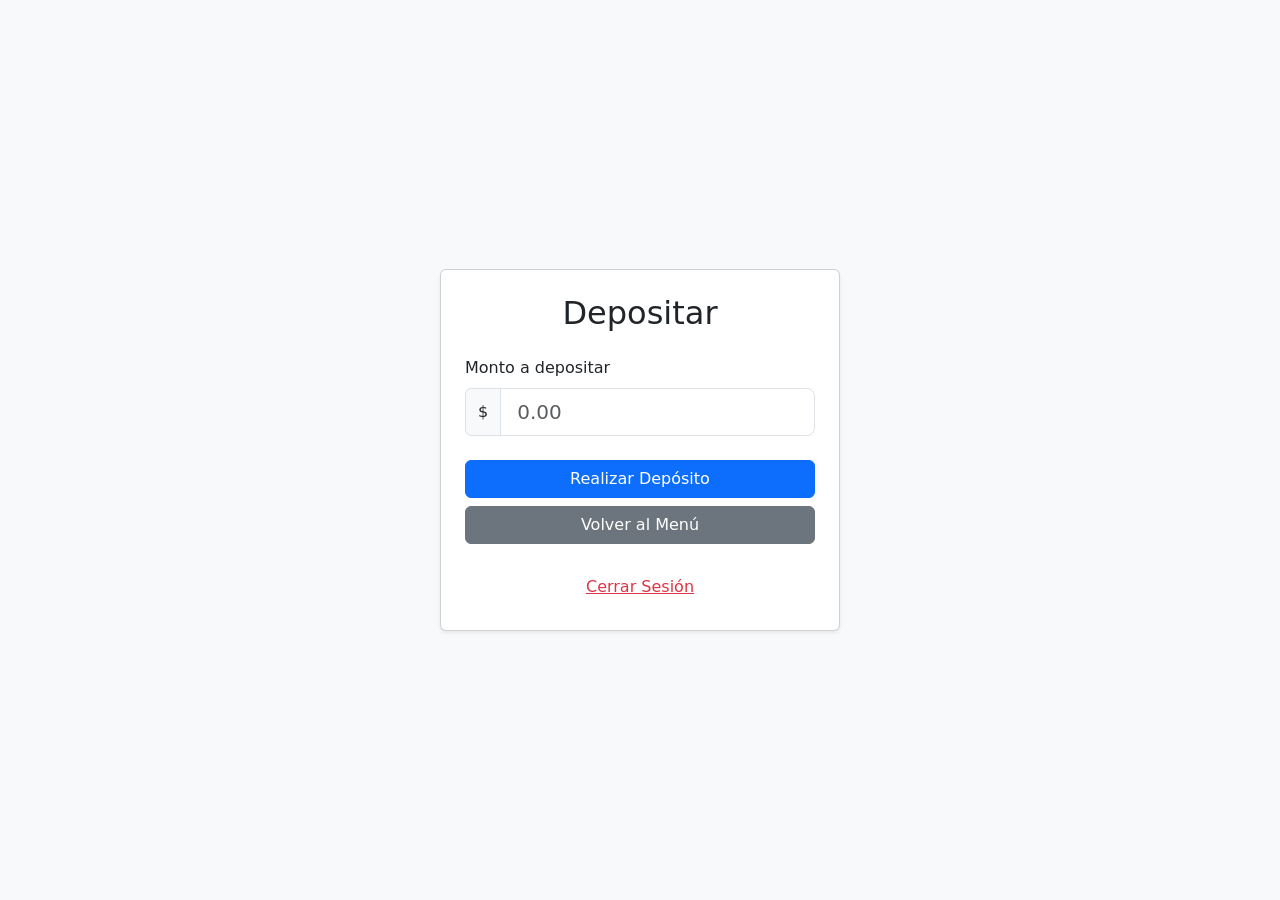
==== alke-wallet/deposit.html @ c54688ea "Agregados los archivos del proyecto principal" ====
<!DOCTYPE html>
<html lang="es">
<head>
  <meta charset="UTF-8">
  <meta name="viewport" content="width=device-width, initial-scale=1.0">
  <title>Billetera - Depositar</title>
  <link href="https://cdn.jsdelivr.net/npm/bootstrap@5.3.8/dist/css/bootstrap.min.css" rel="stylesheet" xintegrity="sha384-sRIl4kxILFvY47J16cr9ZwB07vP4J8+LH7qKQnuqkuIAvNWLzeN8tE5YBujZqJLB" crossorigin="anonymous">
  <link href="https://cdn.jsdelivr.net/npm/bootstrap@5.3.8/dist/css/bootstrap.min.css" rel="stylesheet" xintegrity="sha384-sRIl4kxILFvY47J16cr9ZwB07vP4J8+LH7qKQnuqkuIAvNWLzeN8tE5YBujZqJLB" crossorigin="anonymous">
  <link href="./assets/css/styles.css" rel="stylesheet">
</head>
<body>

  <div class="card shadow-sm p-4 wallet-card">
    <h2 class="text-center mb-4">Depositar</h2>
    <form>
      <!-- Campo Monto -->
      <div class="mb-3">
        <label for="depositAmount" class="form-label">Monto a depositar</label>
        <div class="input-group">
          <span class="input-group-text">$</span>
          <input type="number" class="form-control form-control-lg" id="depositAmount" placeholder="0.00" min="0">
        </div>
      </div>
      
      <!-- Botones de Acción -->
      <div class="d-grid gap-2 mt-4">
        <!-- Este botón simula el depósito y te regresa al menú -->
        <button type="submit" class="btn btn-primary">Realizar Depósito</button>
        <a href="./menu.html" class="btn btn-secondary">Volver al Menú</a>
      </div>
    <!-- Botón de Salir -->
    <div class="d-grid mt-4">
      <a href="./login.html" class="btn btn-link text-danger">Cerrar Sesión</a>
    </div>
    </form>
  </div>

  <script src="https://cdn.jsdelivr.net/npm/bootstrap@5.3.8/dist/js/bootstrap.bundle.min.js" xintegrity="sha384-C6RzsynM9kWDrMNeT87bh95OGNyZPhcTNXj1NW7RuBCsyN/o0jlpcV8Qyq46cDfL" crossorigin="anonymous"></script>
</body>
</html>
---- alke-wallet/assets/css/styles.css ----
.marquesina {
  width: 100%;
  overflow: hidden; /* Oculta el texto que se sale de los bordes */
  white-space: nowrap; /* Evita que el texto se divida en varias líneas */
}

.texto-marquesina {
  display: inline-block; /* Permite aplicar transformaciones */
  padding-left: 100%; /* Inicia la animación desde la derecha */
  animation: marquesina 10s linear infinite; /* Aplica la animación */
}

/* Define la animación */
/*
@keyframes marquesina {
  0% {
    transform: translateX(0);
  }
  100% {
    transform: translateX(-100%); /* Mueve el texto de izquierda a derecha 
  }
}
*/

.texto-centrado {
  width: 100%;
  overflow: hidden;
}

.texto-animado {
  display: inline-block; /* Permite aplicar transformaciones */
  animation: texto-centrado 2s forwards ease-out; /* Aplica la animación */
}

/* Define la animación */
@keyframes texto-centrado {
    0% {
        /* Comienza completamente fuera de la vista a la izquierda */
        transform: translateX(100vw); 
        opacity: 0;
    }
    100% {
        /* Termina en su posición final centrada y visible */
        transform: translateX(0);
        opacity: 1;
    }
}

body, html {
    height: 100%;
}
body {
    display: flex;
    align-items: center;
    justify-content: center;
    background-color: #f8f9fa;
}
.wallet-card {
    width: 100%;
    max-width: 400px;
    margin: 0 auto; /* Centrado */
}
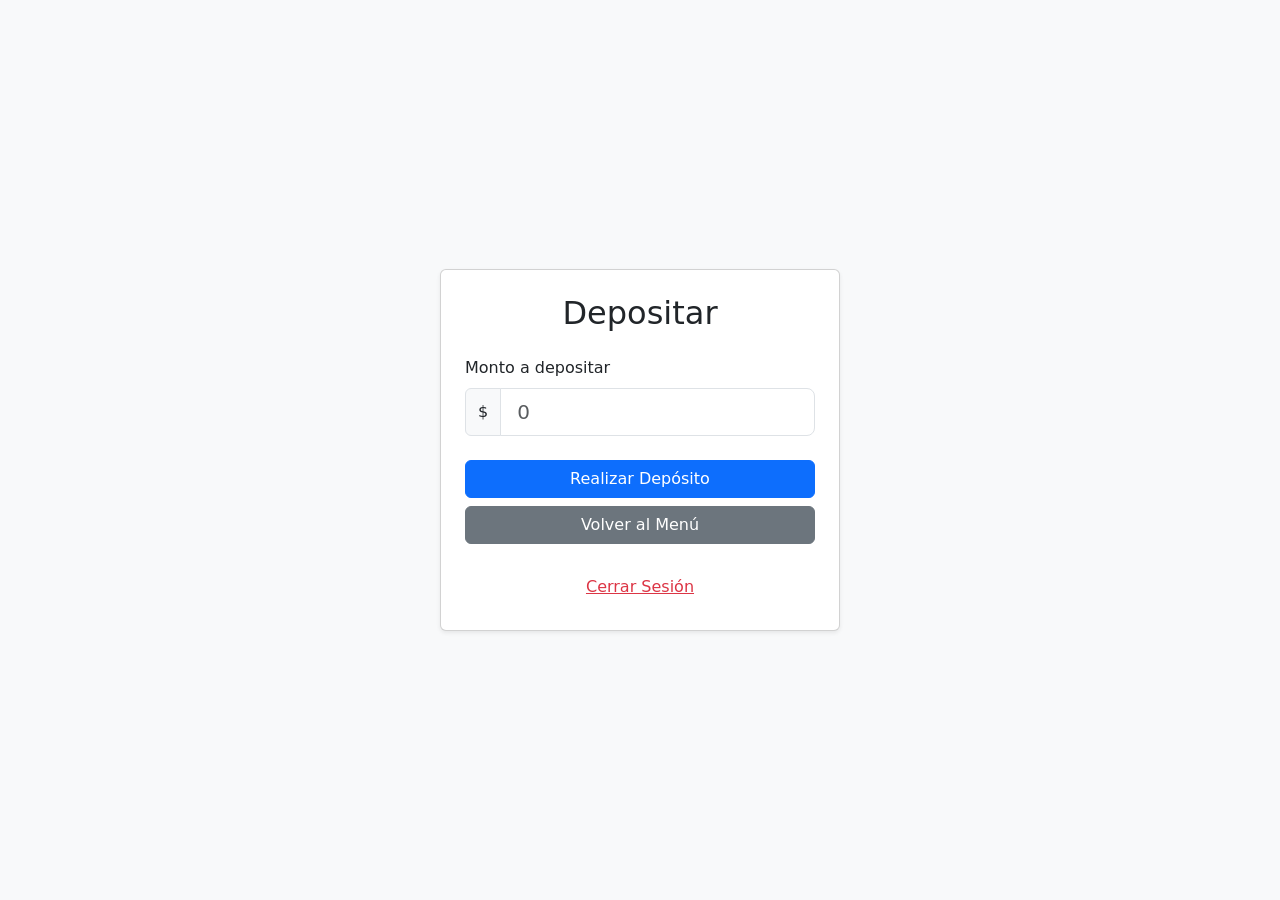
==== commit 01ca3db0: "Cambios realizados en Proyecto agregando JAVASCRIP y CSS" ====
--- a/alke-wallet/deposit.html
+++ b/alke-wallet/deposit.html
@@ -12,29 +12,32 @@
 
   <div class="card shadow-sm p-4 wallet-card">
     <h2 class="text-center mb-4">Depositar</h2>
+    <!-- Alerta -->
+    <div id="alert-placeholder"></div>
     <form>
       <!-- Campo Monto -->
       <div class="mb-3">
         <label for="depositAmount" class="form-label">Monto a depositar</label>
         <div class="input-group">
           <span class="input-group-text">$</span>
-          <input type="number" class="form-control form-control-lg" id="depositAmount" placeholder="0.00" min="0">
+          <input type="number" class="form-control form-control-lg" id="montoDeposito" placeholder="0" min="0">
         </div>
       </div>
       
       <!-- Botones de Acción -->
       <div class="d-grid gap-2 mt-4">
         <!-- Este botón simula el depósito y te regresa al menú -->
-        <button type="submit" class="btn btn-primary">Realizar Depósito</button>
-        <a href="./menu.html" class="btn btn-secondary">Volver al Menú</a>
+        <button type="submit" id="btn-realizar-deposito" class="btn btn-primary">Realizar Depósito</button>
+        <a href="" id="btn-menu" class="btn btn-secondary">Volver al Menú</a>
       </div>
-    <!-- Botón de Salir -->
-    <div class="d-grid mt-4">
-      <a href="./login.html" class="btn btn-link text-danger">Cerrar Sesión</a>
-    </div>
+      <!-- Botón de Cerrar Sesión -->
+      <div class="d-grid mt-4">
+        <a href="" id="btn-logout" class="btn btn-link text-danger">Cerrar Sesión</a>
+      </div>
     </form>
   </div>
 
   <script src="https://cdn.jsdelivr.net/npm/bootstrap@5.3.8/dist/js/bootstrap.bundle.min.js" xintegrity="sha384-C6RzsynM9kWDrMNeT87bh95OGNyZPhcTNXj1NW7RuBCsyN/o0jlpcV8Qyq46cDfL" crossorigin="anonymous"></script>
+  <script src="./assets/js/script.js"></script>
 </body>
 </html>
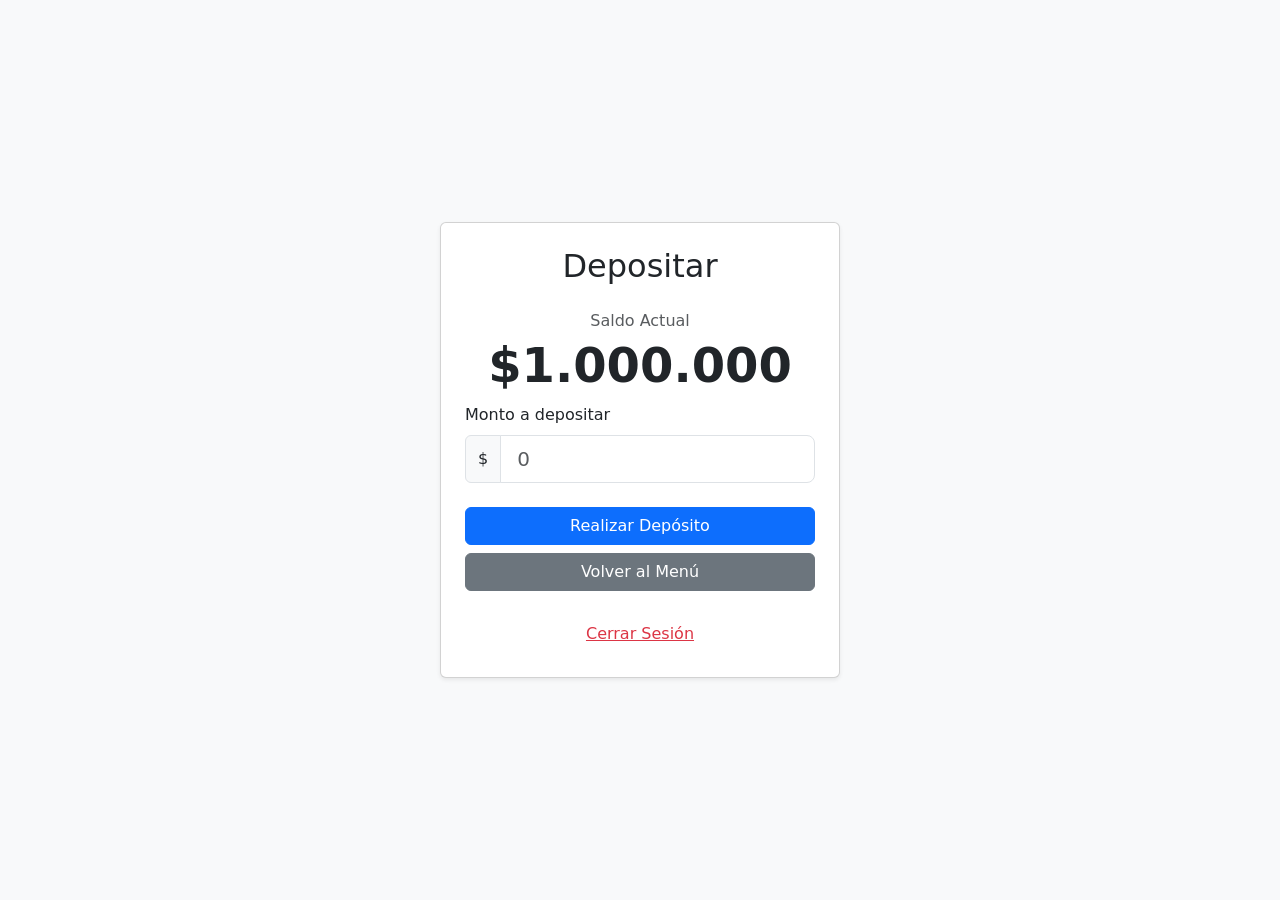
==== commit b814bd55: "Actualizacion dev parte 3" ====
--- a/alke-wallet/deposit.html
+++ b/alke-wallet/deposit.html
@@ -4,7 +4,9 @@
   <meta charset="UTF-8">
   <meta name="viewport" content="width=device-width, initial-scale=1.0">
   <title>Billetera - Depositar</title>
-  <link href="https://cdn.jsdelivr.net/npm/bootstrap@5.3.8/dist/css/bootstrap.min.css" rel="stylesheet" xintegrity="sha384-sRIl4kxILFvY47J16cr9ZwB07vP4J8+LH7qKQnuqkuIAvNWLzeN8tE5YBujZqJLB" crossorigin="anonymous">
+  <!-- Link a JQuery 3.x -->
+  <script src="https://code.jquery.com/jquery-3.7.1.min.js" integrity="sha256-/JqT3SQfawRcv/BIHPThkBvs0OEvtFFmqPF/lYI/Cxo=" crossorigin="anonymous"></script>
+  <!-- Link a Bootstrap 5.3.8 CSS -->
   <link href="https://cdn.jsdelivr.net/npm/bootstrap@5.3.8/dist/css/bootstrap.min.css" rel="stylesheet" xintegrity="sha384-sRIl4kxILFvY47J16cr9ZwB07vP4J8+LH7qKQnuqkuIAvNWLzeN8tE5YBujZqJLB" crossorigin="anonymous">
   <link href="./assets/css/styles.css" rel="stylesheet">
 </head>
@@ -13,31 +15,46 @@
   <div class="card shadow-sm p-4 wallet-card">
     <h2 class="text-center mb-4">Depositar</h2>
     <!-- Alerta -->
-    <div id="alert-placeholder"></div>
-    <form>
+    <div id="alert_placeholder"></div>
+
+    <!-- Saldo Actual -->
+    <div class="text-center mb-0 texto-centrado">
+      <p class="text-muted mb-1">Saldo Actual</p>
+      <h1 id="saldo_actual" class="display-5 fw-bold texto-animado">$0</h1>
+    </div>
+
+    <!-- NUEVO: Leyenda del monto depositado (aparece después de depositar) -->
+    <div id="leyenda_deposito" class="text-center text-success fw-bold mt-0" style="display: none;"></div>
+
+    <form id="form_deposito">
       <!-- Campo Monto -->
       <div class="mb-3">
-        <label for="depositAmount" class="form-label">Monto a depositar</label>
+        <label for="monto_deposito" class="form-label">Monto a depositar</label>
         <div class="input-group">
           <span class="input-group-text">$</span>
-          <input type="number" class="form-control form-control-lg" id="montoDeposito" placeholder="0" min="0">
+          <input type="number" class="form-control form-control-lg" id="monto_deposito" placeholder="0" min="0">
         </div>
       </div>
       
       <!-- Botones de Acción -->
       <div class="d-grid gap-2 mt-4">
-        <!-- Este botón simula el depósito y te regresa al menú -->
-        <button type="submit" id="btn-realizar-deposito" class="btn btn-primary">Realizar Depósito</button>
-        <a href="" id="btn-menu" class="btn btn-secondary">Volver al Menú</a>
-      </div>
+        <!-- botón depósito y te regresa al menú -->
+        <button type="submit" id="btn_realizar_deposito" class="btn btn-primary">Realizar Depósito</button>
+        <a href="" id="btn_menu" class="btn btn-secondary">Volver al Menú</a>
+      </div>      
+
       <!-- Botón de Cerrar Sesión -->
       <div class="d-grid mt-4">
-        <a href="" id="btn-logout" class="btn btn-link text-danger">Cerrar Sesión</a>
+        <a href="" id="btn_logout" class="btn btn-link text-danger">Cerrar Sesión</a>
       </div>
     </form>
   </div>
 
+  <!-- Link a Bootstrap 5.3.8 JS Bundle -->
   <script src="https://cdn.jsdelivr.net/npm/bootstrap@5.3.8/dist/js/bootstrap.bundle.min.js" xintegrity="sha384-C6RzsynM9kWDrMNeT87bh95OGNyZPhcTNXj1NW7RuBCsyN/o0jlpcV8Qyq46cDfL" crossorigin="anonymous"></script>
+  <!-- Link a JQuery 3.x -->
+  <script src="https://code.jquery.com/jquery-3.7.1.min.js" integrity="sha256-/JqT3SQfawRcv/BIHPThkBvs0OEvtFFmqPF/lYI/Cxo=" crossorigin="anonymous"></script>
+  <!-- Link a JQuery propios -->
   <script src="./assets/js/script.js"></script>
 </body>
 </html>
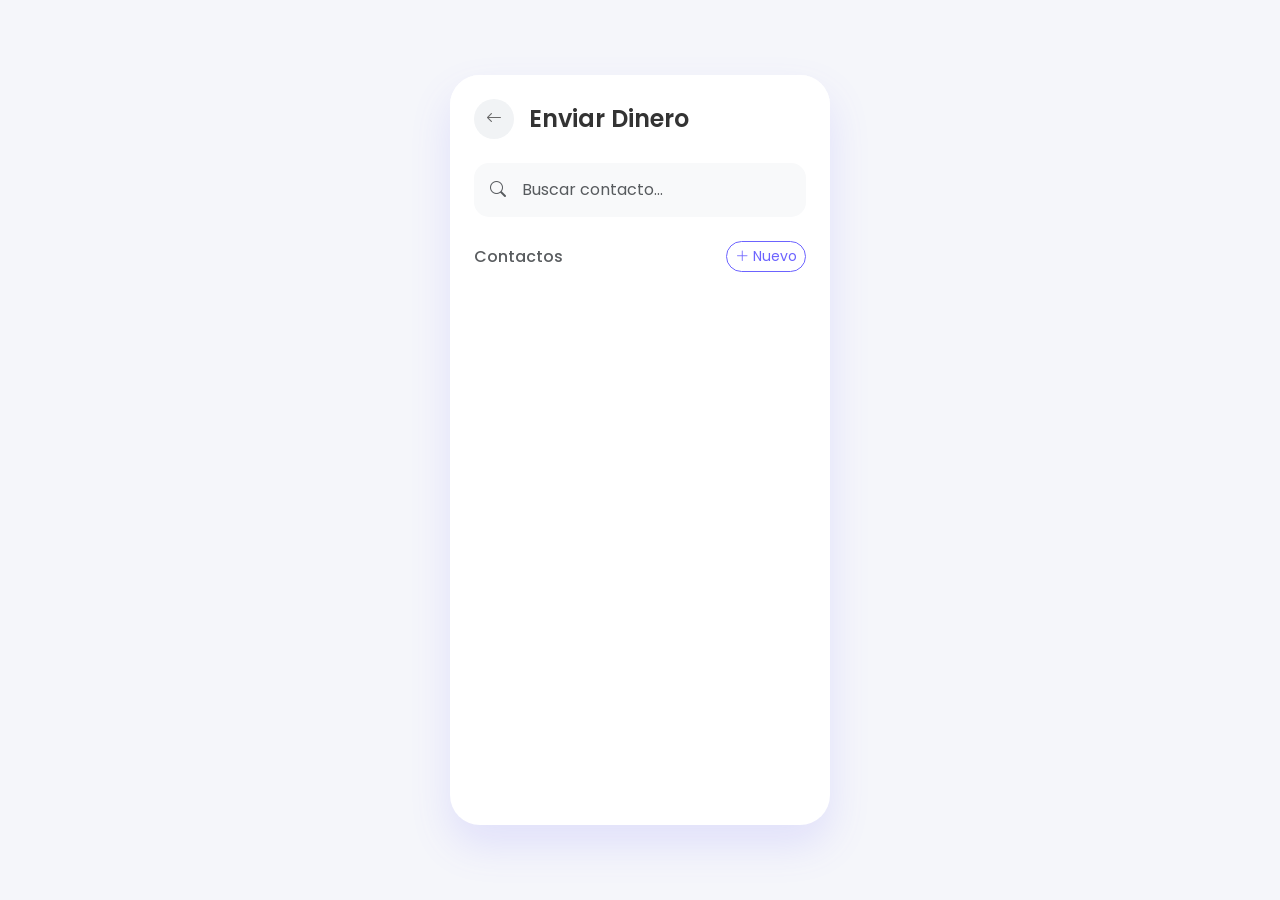
==== commit ab9d624a: "preyecto final version 1" ====
--- a/alke-wallet/deposit.html
+++ b/alke-wallet/deposit.html
@@ -3,58 +3,73 @@
 <head>
   <meta charset="UTF-8">
   <meta name="viewport" content="width=device-width, initial-scale=1.0">
-  <title>Billetera - Depositar</title>
-  <!-- Link a JQuery 3.x -->
-  <script src="https://code.jquery.com/jquery-3.7.1.min.js" integrity="sha256-/JqT3SQfawRcv/BIHPThkBvs0OEvtFFmqPF/lYI/Cxo=" crossorigin="anonymous"></script>
-  <!-- Link a Bootstrap 5.3.8 CSS -->
-  <link href="https://cdn.jsdelivr.net/npm/bootstrap@5.3.8/dist/css/bootstrap.min.css" rel="stylesheet" xintegrity="sha384-sRIl4kxILFvY47J16cr9ZwB07vP4J8+LH7qKQnuqkuIAvNWLzeN8tE5YBujZqJLB" crossorigin="anonymous">
+  <title>Enviar Dinero</title>
+  <link href="https://cdn.jsdelivr.net/npm/bootstrap@5.3.2/dist/css/bootstrap.min.css" rel="stylesheet">
+  <link rel="stylesheet" href="https://cdn.jsdelivr.net/npm/bootstrap-icons@1.11.1/font/bootstrap-icons.css">
   <link href="./assets/css/styles.css" rel="stylesheet">
 </head>
 <body>
 
-  <div class="card shadow-sm p-4 wallet-card">
-    <h2 class="text-center mb-4">Depositar</h2>
-    <!-- Alerta -->
-    <div id="alert_placeholder"></div>
-
-    <!-- Saldo Actual -->
-    <div class="text-center mb-0 texto-centrado">
-      <p class="text-muted mb-1">Saldo Actual</p>
-      <h1 id="saldo_actual" class="display-5 fw-bold texto-animado">$0</h1>
+  <div class="wallet-card fade-in">
+    <div class="header-simple">
+        <a href="#" id="btn_menu" class="btn-volver"><i class="bi bi-arrow-left"></i></a>
+        <h2>Enviar Dinero</h2>
     </div>
 
-    <!-- NUEVO: Leyenda del monto depositado (aparece después de depositar) -->
-    <div id="leyenda_deposito" class="text-center text-success fw-bold mt-0" style="display: none;"></div>
+    <div class="contenido-app">
+        <div id="alert_placeholder"></div>
 
-    <form id="form_deposito">
-      <!-- Campo Monto -->
-      <div class="mb-3">
-        <label for="monto_deposito" class="form-label">Monto a depositar</label>
-        <div class="input-group">
-          <span class="input-group-text">$</span>
-          <input type="number" class="form-control form-control-lg" id="monto_deposito" placeholder="0" min="0">
+        <div class="position-relative mb-4">
+            <input type="text" id="buscar_contacto" class="form-control ps-5" placeholder="Buscar contacto...">
+            <i class="bi bi-search position-absolute top-50 start-0 translate-middle-y ms-3 text-muted"></i>
         </div>
-      </div>
-      
-      <!-- Botones de Acción -->
-      <div class="d-grid gap-2 mt-4">
-        <!-- botón depósito y te regresa al menú -->
-        <button type="submit" id="btn_realizar_deposito" class="btn btn-primary">Realizar Depósito</button>
-        <a href="" id="btn_menu" class="btn btn-secondary">Volver al Menú</a>
-      </div>      
 
-      <!-- Botón de Cerrar Sesión -->
-      <div class="d-grid mt-4">
-        <a href="" id="btn_logout" class="btn btn-link text-danger">Cerrar Sesión</a>
-      </div>
-    </form>
+        <div class="d-flex justify-content-between align-items-center mb-3">
+            <h6 class="text-muted m-0">Contactos</h6>
+            <button id="btn_mostrar_form_contacto" class="btn btn-sm btn-outline-primary rounded-pill">
+                <i class="bi bi-plus-lg"></i> Nuevo
+            </button>
+        </div>
+
+        <div id="form_nuevo_contacto" class="card border-0 shadow-sm p-3 mb-3 bg-white rounded-4" style="display: none;">
+            <form id="form_agregar_contacto">
+                <input type="text" class="form-control form-control-sm mb-2" id="info_nombre" placeholder="Nombre">
+                <input type="text" class="form-control form-control-sm mb-2" id="info_apellido" placeholder="Apellido">
+                <input type="number" class="form-control form-control-sm mb-2" id="info_cbu" placeholder="CBU">
+                <input type="text" class="form-control form-control-sm mb-2" id="info_alias" placeholder="Alias">
+                <input type="text" class="form-control form-control-sm mb-2" id="info_banco" placeholder="Banco">
+                <div class="text-end">
+                    <button type="button" id="btn_cancelar_contacto" class="btn btn-sm btn-light rounded-pill">Cancelar</button>
+                    <button type="submit" class="btn btn-sm btn-primary rounded-pill">Guardar</button>
+                </div>
+            </form>
+        </div>
+
+        <div id="lista_contactos" class="list-group list-group-flush mb-4">
+            </div>
+
+        <div id="seccion_envio" class="text-center mt-auto" style="display: none;">
+            <hr>
+            <p class="text-muted mb-1">Enviando a <strong id="nombre_contacto_seleccionado" class="text-primary"></strong></p>
+            <div class="input-group justify-content-center mb-3">
+                <span class="input-group-text bg-transparent border-0 fs-1 fw-bold">$</span>
+                <input type="number" id="monto_envio" class="form-control bg-transparent border-0 fs-1 fw-bold text-center p-0" placeholder="0" style="max-width: 150px;">
+            </div>
+            <button type="button" id="btn_realizar_envio" class="btn btn-primary w-100 py-3 rounded-pill">
+                Confirmar Transferencia
+            </button>
+        </div>
+        
+        <div id="mensaje_confirmacion" class="text-center mt-5" style="display: none;">
+            <div class="bg-success text-white rounded-circle d-inline-flex align-items-center justify-content-center mb-3" style="width: 60px; height: 60px;">
+                <i class="bi bi-check-lg fs-2"></i>
+            </div>
+            <h4>¡Enviado!</h4>
+        </div>
+    </div>
   </div>
 
-  <!-- Link a Bootstrap 5.3.8 JS Bundle -->
-  <script src="https://cdn.jsdelivr.net/npm/bootstrap@5.3.8/dist/js/bootstrap.bundle.min.js" xintegrity="sha384-C6RzsynM9kWDrMNeT87bh95OGNyZPhcTNXj1NW7RuBCsyN/o0jlpcV8Qyq46cDfL" crossorigin="anonymous"></script>
-  <!-- Link a JQuery 3.x -->
-  <script src="https://code.jquery.com/jquery-3.7.1.min.js" integrity="sha256-/JqT3SQfawRcv/BIHPThkBvs0OEvtFFmqPF/lYI/Cxo=" crossorigin="anonymous"></script>
-  <!-- Link a JQuery propios -->
+  <script src="https://code.jquery.com/jquery-3.7.1.min.js"></script>
   <script src="./assets/js/script.js"></script>
 </body>
 </html>
--- a/alke-wallet/assets/css/styles.css
+++ b/alke-wallet/assets/css/styles.css
@@ -1,62 +1,191 @@
-.marquesina {
-  width: 100%;
-  overflow: hidden; /* Oculta el texto que se sale de los bordes */
-  white-space: nowrap; /* Evita que el texto se divida en varias líneas */
+/* Importamos la fuente 'Poppins' para darle el toque moderno */
+@import url('https://fonts.googleapis.com/css2?family=Poppins:wght@300;400;600&display=swap');
+
+:root {
+    /* Variables de color basadas en tu referencia */
+    --color-principal: #6C63FF; /* Morado vibrante */
+    --color-principal-oscuro: #5a52d5;
+    --color-fondo: #F5F6FA; /* Gris muy claro para el fondo */
+    --color-blanco: #ffffff;
+    --color-texto: #333333;
+    --color-gris-claro: #E0E0E0;
+    --radio-borde: 30px; /* Bordes muy redondeados estilo móvil */
 }
 
-.texto-marquesina {
-  display: inline-block; /* Permite aplicar transformaciones */
-  padding-left: 100%; /* Inicia la animación desde la derecha */
-  animation: marquesina 10s linear infinite; /* Aplica la animación */
+body {
+    background-color: var(--color-fondo);
+    font-family: 'Poppins', sans-serif;
+    color: var(--color-texto);
+    display: flex;
+    justify-content: center;
+    align-items: center;
+    min-height: 100vh;
+    margin: 0;
 }
 
-/* Define la animación */
-/*
-@keyframes marquesina {
-  0% {
-    transform: translateX(0);
-  }
-  100% {
-    transform: translateX(-100%); /* Mueve el texto de izquierda a derecha 
-  }
-}
-*/
-
-.texto-centrado {
-  width: 100%;
-  overflow: hidden;
+/* Simulación del "Cuerpo del Celular" */
+.wallet-card {
+    background-color: var(--color-blanco);
+    border-radius: var(--radio-borde);
+    border: none;
+    box-shadow: 0 20px 40px rgba(108, 99, 255, 0.15); /* Sombra suave morada */
+    width: 100%;
+    max-width: 380px; /* Ancho típico de un celular */
+    min-height: 750px; /* Altura típica */
+    position: relative;
+    padding: 0 !important; /* Quitamos padding por defecto */
+    overflow: hidden;
+    display: flex;
+    flex-direction: column;
 }
 
-.texto-animado {
-  display: inline-block; /* Permite aplicar transformaciones */
-  animation: texto-centrado 2s forwards ease-out; /* Aplica la animación */
+/* HEADER MORADO (Parte superior con saldo) */
+.header-app {
+    background-color: var(--color-principal);
+    color: var(--color-blanco);
+    padding: 3rem 1.5rem 2rem 1.5rem;
+    border-bottom-left-radius: var(--radio-borde);
+    border-bottom-right-radius: var(--radio-borde);
+    text-align: center;
+    box-shadow: 0 4px 15px rgba(0,0,0,0.1);
+    margin-bottom: 1.5rem;
 }
 
-/* Define la animación */
-@keyframes texto-centrado {
-    0% {
-        /* Comienza completamente fuera de la vista a la izquierda */
-        transform: translateX(100vw); 
-        opacity: 0;
-    }
-    100% {
-        /* Termina en su posición final centrada y visible */
-        transform: translateX(0);
-        opacity: 1;
-    }
+.header-app h1 {
+    font-weight: 600;
+    margin: 0;
+    font-size: 2.5rem;
 }
 
-body, html {
-    height: 100%;
+.header-app p {
+    font-size: 0.9rem;
+    opacity: 0.9;
+    margin-bottom: 5px;
 }
-body {
+
+/* HEADER SIMPLE (Para páginas internas como Enviar/Depositar) */
+.header-simple {
+    background-color: var(--color-blanco);
+    padding: 1.5rem;
+    display: flex;
+    align-items: center;
+    gap: 15px;
+}
+.header-simple h2 {
+    font-size: 1.5rem;
+    font-weight: 600;
+    margin: 0;
+    color: var(--color-texto);
+}
+
+/* CONTENEDOR INTERNO */
+.contenido-app {
+    padding: 0 1.5rem 1.5rem 1.5rem;
+    flex-grow: 1; /* Ocupa el espacio restante */
+}
+
+/* BOTONES PERSONALIZADOS */
+.btn-primary {
+    background-color: var(--color-principal);
+    border: none;
+    border-radius: 50px; /* Estilo "Pill" (Pastilla) */
+    padding: 12px 20px;
+    font-weight: 600;
+    box-shadow: 0 4px 10px rgba(108, 99, 255, 0.3);
+    transition: transform 0.2s;
+}
+
+.btn-primary:hover {
+    background-color: var(--color-principal-oscuro);
+    transform: translateY(-2px);
+}
+
+.btn-outline-primary {
+    color: var(--color-principal);
+    border-color: var(--color-principal);
+    border-radius: 50px;
+}
+
+.btn-volver {
+    background-color: #f1f3f5;
+    color: #666;
+    border-radius: 50%;
+    width: 40px;
+    height: 40px;
     display: flex;
     align-items: center;
     justify-content: center;
-    background-color: #f8f9fa;
+    text-decoration: none;
+    transition: background-color 0.2s;
 }
-.wallet-card {
-    width: 100%;
-    max-width: 400px;
-    margin: 0 auto; /* Centrado */
+.btn-volver:hover {
+    background-color: #e9ecef;
+    color: #333;
+}
+
+/* GRID DE ACCIONES (Botones del menú) */
+.grid-acciones {
+    display: grid;
+    grid-template-columns: repeat(3, 1fr); /* 3 columnas */
+    gap: 15px;
+    margin-bottom: 2rem;
+}
+
+.accion-item {
+    background-color: var(--color-blanco);
+    border: 1px solid #f0f0f0;
+    border-radius: 20px;
+    padding: 15px 10px;
+    text-align: center;
+    text-decoration: none;
+    color: var(--color-texto);
+    transition: all 0.2s;
+    box-shadow: 0 4px 6px rgba(0,0,0,0.02);
+}
+
+.accion-item:hover {
+    transform: translateY(-5px);
+    border-color: var(--color-principal);
+    color: var(--color-principal);
+    box-shadow: 0 10px 20px rgba(108, 99, 255, 0.15);
+}
+
+.icono-grande {
+    font-size: 1.8rem;
+    margin-bottom: 5px;
+    color: var(--color-principal);
+    display: block;
+}
+
+/* INPUTS ESTILIZADOS */
+.form-control, .form-select {
+    background-color: #F8F9FA;
+    border: none;
+    border-radius: 15px;
+    padding: 15px;
+    margin-bottom: 15px;
+}
+.form-control:focus {
+    background-color: #fff;
+    box-shadow: 0 0 0 2px var(--color-principal);
+}
+
+/* LISTAS LIMPIAS */
+.list-group-item {
+    border: none;
+    padding: 15px 0;
+    border-bottom: 1px solid #f0f0f0;
+}
+.list-group-item:last-child {
+    border-bottom: none;
+}
+
+/* ANIMACIONES */
+.fade-in {
+    animation: fadeIn 0.5s ease-in;
+}
+
+@keyframes fadeIn {
+    from { opacity: 0; transform: translateY(10px); }
+    to { opacity: 1; transform: translateY(0); }
 }
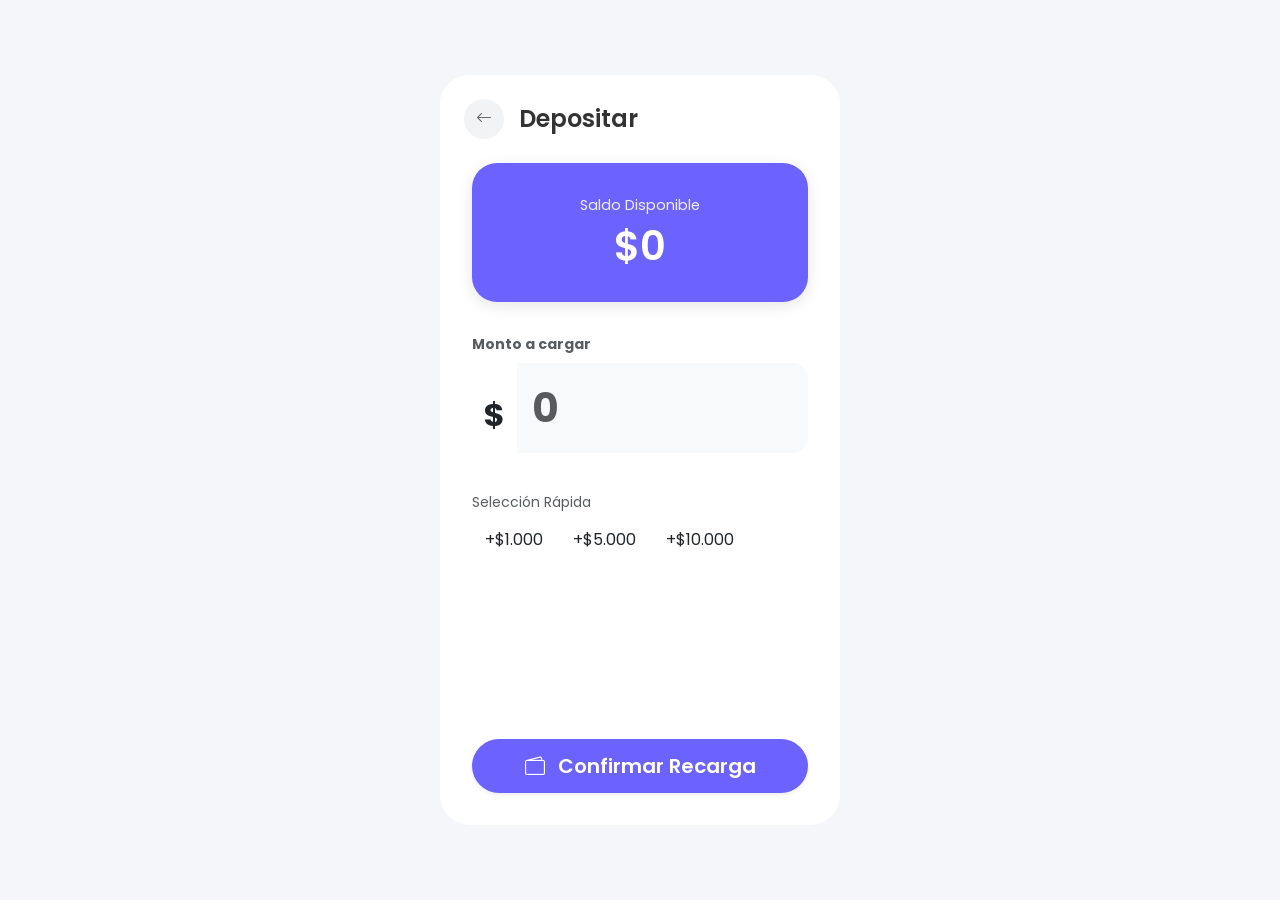
==== commit c0d16ea7: "proyecto final version 2" ====
--- a/alke-wallet/deposit.html
+++ b/alke-wallet/deposit.html
@@ -3,73 +3,55 @@
 <head>
   <meta charset="UTF-8">
   <meta name="viewport" content="width=device-width, initial-scale=1.0">
-  <title>Enviar Dinero</title>
-  <link href="https://cdn.jsdelivr.net/npm/bootstrap@5.3.2/dist/css/bootstrap.min.css" rel="stylesheet">
-  <link rel="stylesheet" href="https://cdn.jsdelivr.net/npm/bootstrap-icons@1.11.1/font/bootstrap-icons.css">
+  <title>Alke Wallet - Enviar Dinero</title>
+  <!-- Link a JQuery 3.x -->
+  <script src="https://code.jquery.com/jquery-3.7.1.min.js" integrity="sha256-/JqT3SQfawRcv/BIHPThkBvs0OEvtFFmqPF/lYI/Cxo=" crossorigin="anonymous"></script>
+  <!-- Link a Bootstrap 5.3.8 CSS -->
+  <link href="https://cdn.jsdelivr.net/npm/bootstrap@5.3.8/dist/css/bootstrap.min.css" rel="stylesheet" xintegrity="sha384-sRIl4kxILFvY47J16cr9ZwB07vP4J8+LH7qKQnuqkuIAvNWLzeN8tE5YBujZqJLB" crossorigin="anonymous">
+  <!-- Link a Bootstrap ICONS 1.13.1 -->
+  <link rel="stylesheet" href="https://cdn.jsdelivr.net/npm/bootstrap-icons@1.13.1/font/bootstrap-icons.min.css">
   <link href="./assets/css/styles.css" rel="stylesheet">
 </head>
 <body>
-
   <div class="wallet-card fade-in">
     <div class="header-simple">
-        <a href="#" id="btn_menu" class="btn-volver"><i class="bi bi-arrow-left"></i></a>
-        <h2>Enviar Dinero</h2>
+      <a href="#" id="btn_menu" class="btn-volver"><i class="bi bi-arrow-left"></i></a>
+      <h2>Depositar</h2>
     </div>
-
-    <div class="contenido-app">
-        <div id="alert_placeholder"></div>
-
-        <div class="position-relative mb-4">
-            <input type="text" id="buscar_contacto" class="form-control ps-5" placeholder="Buscar contacto...">
-            <i class="bi bi-search position-absolute top-50 start-0 translate-middle-y ms-3 text-muted"></i>
-        </div>
-
-        <div class="d-flex justify-content-between align-items-center mb-3">
-            <h6 class="text-muted m-0">Contactos</h6>
-            <button id="btn_mostrar_form_contacto" class="btn btn-sm btn-outline-primary rounded-pill">
-                <i class="bi bi-plus-lg"></i> Nuevo
+    <div class="contenido-app d-flex flex-column">
+      <div id="alert_placeholder"></div>
+      <div id="leyenda_deposito" class="alert alert-success border-0 rounded-4 text-center mt-2 py-2" style="display: none; font-size: 0.9rem;"></div>
+      <div class="header-app">
+        <p>Saldo Disponible</p>
+        <h1 id="saldo_actual">$0</h1>
+      </div>
+      <form id="form_deposito" class="flex-grow-1 d-flex flex-column">
+        <label class="form-label fw-bold text-muted small">Monto a cargar</label>
+          <div class="input-group mb-4">
+            <span class="input-group-text bg-transparent border-0 fs-2 fw-bold">$</span>            
+            <input type="number" class="form-control border-0 fs-1 fw-bold mx-auto" id="monto_deposito" 
+            placeholder="0">
+          </div>
+          <label class="form-label text-muted small mb-2">Selección Rápida</label>
+          <div class="grid-montos">
+            <button type="button" class="btn btn-monto" onclick="sumarMonto(1000)">+$1.000</button>
+            <button type="button" class="btn btn-monto" onclick="sumarMonto(5000)">+$5.000</button>
+            <button type="button" class="btn btn-monto" onclick="sumarMonto(10000)">+$10.000</button>
+          </div>
+          <div class="mt-auto pt-3">
+            <button type="submit" id="btn_realizar_deposito" class="btn btn-primary w-100 btn-lg shadow-sm">
+              <i class="bi bi-wallet2 me-2"></i> Confirmar Recarga
             </button>
-        </div>
-
-        <div id="form_nuevo_contacto" class="card border-0 shadow-sm p-3 mb-3 bg-white rounded-4" style="display: none;">
-            <form id="form_agregar_contacto">
-                <input type="text" class="form-control form-control-sm mb-2" id="info_nombre" placeholder="Nombre">
-                <input type="text" class="form-control form-control-sm mb-2" id="info_apellido" placeholder="Apellido">
-                <input type="number" class="form-control form-control-sm mb-2" id="info_cbu" placeholder="CBU">
-                <input type="text" class="form-control form-control-sm mb-2" id="info_alias" placeholder="Alias">
-                <input type="text" class="form-control form-control-sm mb-2" id="info_banco" placeholder="Banco">
-                <div class="text-end">
-                    <button type="button" id="btn_cancelar_contacto" class="btn btn-sm btn-light rounded-pill">Cancelar</button>
-                    <button type="submit" class="btn btn-sm btn-primary rounded-pill">Guardar</button>
-                </div>
-            </form>
-        </div>
-
-        <div id="lista_contactos" class="list-group list-group-flush mb-4">
-            </div>
-
-        <div id="seccion_envio" class="text-center mt-auto" style="display: none;">
-            <hr>
-            <p class="text-muted mb-1">Enviando a <strong id="nombre_contacto_seleccionado" class="text-primary"></strong></p>
-            <div class="input-group justify-content-center mb-3">
-                <span class="input-group-text bg-transparent border-0 fs-1 fw-bold">$</span>
-                <input type="number" id="monto_envio" class="form-control bg-transparent border-0 fs-1 fw-bold text-center p-0" placeholder="0" style="max-width: 150px;">
-            </div>
-            <button type="button" id="btn_realizar_envio" class="btn btn-primary w-100 py-3 rounded-pill">
-                Confirmar Transferencia
-            </button>
-        </div>
-        
-        <div id="mensaje_confirmacion" class="text-center mt-5" style="display: none;">
-            <div class="bg-success text-white rounded-circle d-inline-flex align-items-center justify-content-center mb-3" style="width: 60px; height: 60px;">
-                <i class="bi bi-check-lg fs-2"></i>
-            </div>
-            <h4>¡Enviado!</h4>
-        </div>
+          </div>
+        </form>
     </div>
   </div>
 
-  <script src="https://code.jquery.com/jquery-3.7.1.min.js"></script>
+  <!-- Link a Bootstrap 5.3.8 JS Bundle -->
+  <script src="https://cdn.jsdelivr.net/npm/bootstrap@5.3.8/dist/js/bootstrap.bundle.min.js" xintegrity="sha384-C6RzsynM9kWDrMNeT87bh95OGNyZPhcTNXj1NW7RuBCsyN/o0jlpcV8Qyq46cDfL" crossorigin="anonymous"></script>
+  <!-- Link a JQuery 3.x -->
+  <script src="https://code.jquery.com/jquery-3.7.1.min.js" integrity="sha256-/JqT3SQfawRcv/BIHPThkBvs0OEvtFFmqPF/lYI/Cxo=" crossorigin="anonymous"></script>
+  <!-- Link a JQuery propios -->
   <script src="./assets/js/script.js"></script>
 </body>
 </html>
--- a/alke-wallet/assets/css/styles.css
+++ b/alke-wallet/assets/css/styles.css
@@ -1,15 +1,14 @@
-/* Importamos la fuente 'Poppins' para darle el toque moderno */
+/* Importamos la fuente 'Poppins' */
 @import url('https://fonts.googleapis.com/css2?family=Poppins:wght@300;400;600&display=swap');
 
 :root {
-    /* Variables de color basadas en tu referencia */
     --color-principal: #6C63FF; /* Morado vibrante */
     --color-principal-oscuro: #5a52d5;
     --color-fondo: #F5F6FA; /* Gris muy claro para el fondo */
     --color-blanco: #ffffff;
     --color-texto: #333333;
     --color-gris-claro: #E0E0E0;
-    --radio-borde: 30px; /* Bordes muy redondeados estilo móvil */
+    --radio-borde: 30px; /* Bordes redondeados */
 }
 
 body {
@@ -23,15 +22,13 @@
     margin: 0;
 }
 
-/* Simulación del "Cuerpo del Celular" */
 .wallet-card {
     background-color: var(--color-blanco);
     border-radius: var(--radio-borde);
     border: none;
-    box-shadow: 0 20px 40px rgba(108, 99, 255, 0.15); /* Sombra suave morada */
     width: 100%;
-    max-width: 380px; /* Ancho típico de un celular */
-    min-height: 750px; /* Altura típica */
+    max-width: 400px;
+    min-height: 750px;
     position: relative;
     padding: 0 !important; /* Quitamos padding por defecto */
     overflow: hidden;
@@ -39,16 +36,17 @@
     flex-direction: column;
 }
 
-/* HEADER MORADO (Parte superior con saldo) */
+/* Parte superior saldo) */
 .header-app {
     background-color: var(--color-principal);
     color: var(--color-blanco);
-    padding: 3rem 1.5rem 2rem 1.5rem;
-    border-bottom-left-radius: var(--radio-borde);
-    border-bottom-right-radius: var(--radio-borde);
+    padding: 2rem 1.5rem;
+    border-radius: 25px;
+    /*border-bottom-left-radius: var(--radio-borde);
+    /*border-bottom-right-radius: var(--radio-borde);*/
     text-align: center;
     box-shadow: 0 4px 15px rgba(0,0,0,0.1);
-    margin-bottom: 1.5rem;
+    margin-bottom: 2rem;
 }
 
 .header-app h1 {
@@ -63,7 +61,6 @@
     margin-bottom: 5px;
 }
 
-/* HEADER SIMPLE (Para páginas internas como Enviar/Depositar) */
 .header-simple {
     background-color: var(--color-blanco);
     padding: 1.5rem;
@@ -78,17 +75,16 @@
     color: var(--color-texto);
 }
 
-/* CONTENEDOR INTERNO */
 .contenido-app {
-    padding: 0 1.5rem 1.5rem 1.5rem;
-    flex-grow: 1; /* Ocupa el espacio restante */
+    padding: 0 2rem 2rem 2rem;
+    flex-grow: 1;
 }
 
 /* BOTONES PERSONALIZADOS */
 .btn-primary {
     background-color: var(--color-principal);
     border: none;
-    border-radius: 50px; /* Estilo "Pill" (Pastilla) */
+    border-radius: 50px;
     padding: 12px 20px;
     font-weight: 600;
     box-shadow: 0 4px 10px rgba(108, 99, 255, 0.3);
@@ -123,10 +119,10 @@
     color: #333;
 }
 
-/* GRID DE ACCIONES (Botones del menú) */
+/* Botones del menú */
 .grid-acciones {
     display: grid;
-    grid-template-columns: repeat(3, 1fr); /* 3 columnas */
+    grid-template-columns: repeat(3, 1fr);
     gap: 15px;
     margin-bottom: 2rem;
 }
@@ -157,7 +153,6 @@
     display: block;
 }
 
-/* INPUTS ESTILIZADOS */
 .form-control, .form-select {
     background-color: #F8F9FA;
     border: none;
@@ -182,10 +177,16 @@
 
 /* ANIMACIONES */
 .fade-in {
-    animation: fadeIn 0.5s ease-in;
+    animation: fadeIn 2s ease-in;
 }
 
 @keyframes fadeIn {
     from { opacity: 0; transform: translateY(10px); }
     to { opacity: 1; transform: translateY(0); }
+}
+
+.contacto_item.active {
+    background-color: var(--color-principal) !important;
+    border-color: var(--color-principal) !important;
+    border-radius: 10px;    
 }
